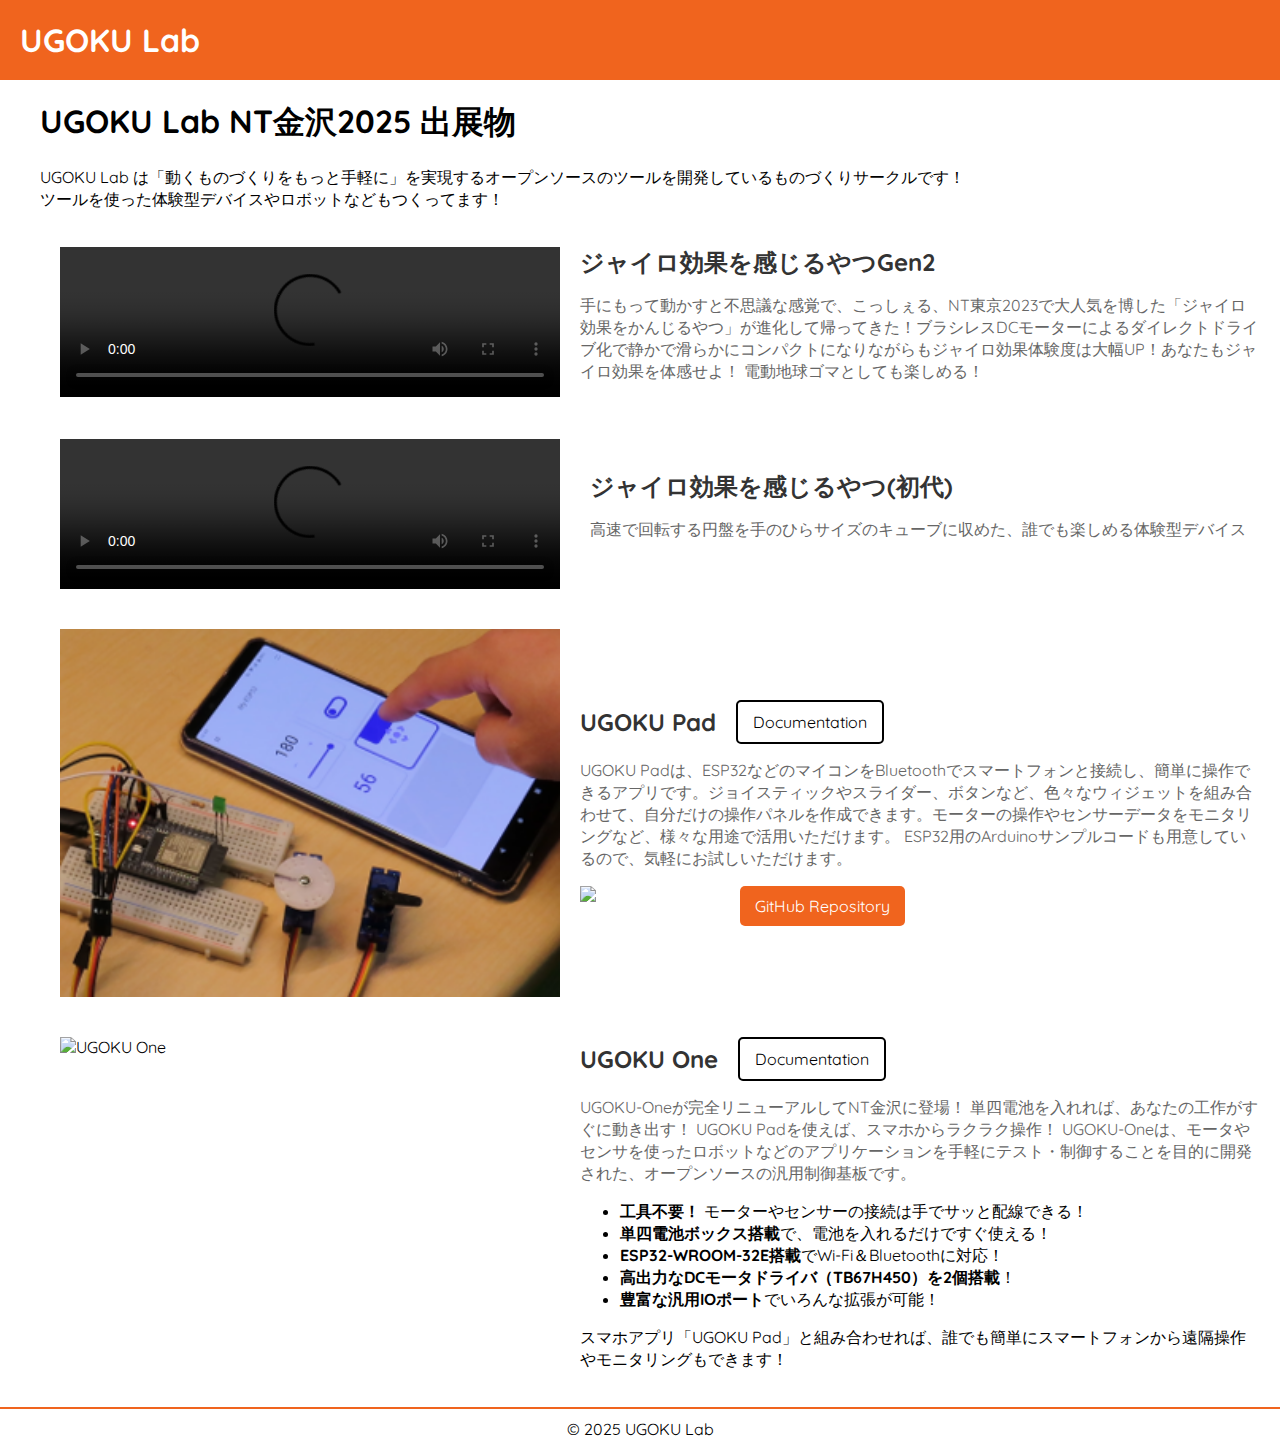
==== NTkanazawa2025.html @ 2cba7e12 "update ugoku one" ====
<!DOCTYPE html>
<html lang="ja">
<head>
    <meta charset="UTF-8">
    <meta name="viewport" content="width=device-width, initial-scale=1.0">
    <title>UGOKU Lab</title>
    <link href="styles/main.css" rel="stylesheet" type="text/css">
    <link href="https://fonts.googleapis.com/css2?family=Quicksand:wght@400;700&display=swap" rel="stylesheet">
    <script src="https://kit.fontawesome.com/cbd15fcef1.js" crossorigin="anonymous"></script>
    <style>

    </style>
</head>
<body>

    <header class="header">
        <a href="index.html" style="text-decoration: none; color: white;">
            <h1>UGOKU Lab</h1>
        </a>
        <div class="social-icons">
            <a href="https://twitter.com/UGOKU_Lab" target="_blank" title="Twitter"><i class="fa-brands fa-x-twitter"></i>
            <a href="https://github.com/UGOKU-Lab" target="_blank" title="GitHub"><i class="fab fa-github"></i></a>
        </div>
    </header>

    <div class="content-container">

        <h1>UGOKU Lab NT金沢2025 出展物</h1>

        <div class="intro">
            <p>UGOKU Lab は「動くものづくりをもっと手軽に」を実現するオープンソースのツールを開発しているものづくりサークルです！ <br>
            ツールを使った体験型デバイスやロボットなどもつくってます！</p>
        </div>

        <div class="project">
            <!-- <img src="images/UGOKU-One.JPG" alt="UGOKU Ono"> -->  
            <video controls src="https://tomohiroaoki.com/wp-content/uploads/2025/04/GYRO2_tochu.mp4"></video>
            
            <div class="project-content">
                <div class="project-title">
                    <h2>ジャイロ効果を感じるやつGen2</h2>
                    <!-- 新しい行にDocumentationボタンを追加 -->
                    <!-- <a href="ugokuone.html" target="_blank" class="doc-button">Documentation</a> -->
                </div>
                <p>手にもって動かすと不思議な感覚で、こっしぇる、NT東京2023で大人気を博した「ジャイロ効果をかんじるやつ」が進化して帰ってきた！ブラシレスDCモーターによるダイレクトドライブ化で静かで滑らかにコンパクトになりながらもジャイロ効果体験度は大幅UP！あなたもジャイロ効果を体感せよ！
                    電動地球ゴマとしても楽しめる！</p>
                <!-- リポジトリへのリンクボタン -->
            </div>
        </div>

        <div class="project">
            <!-- <img src="images/UGOKU-One.JPG" alt="UGOKU Ono"> -->  
            <video controls src="https://tomohiroaoki.com/wp-content/uploads/2023/05/gyro_small.mp4"></video>
            
            <div class="project-content">
                <div class="project-title">
                    <h2>ジャイロ効果を感じるやつ(初代)</h2>
                    <!-- 新しい行にDocumentationボタンを追加 -->
                    <!-- <a href="ugokuone.html" target="_blank" class="doc-button">Documentation</a> -->
                </div>
                <p>高速で回転する円盤を手のひらサイズのキューブに収めた、誰でも楽しめる体験型デバイス</p>
                <!-- リポジトリへのリンクボタン -->
            </div>
        </div>

        <div class="project">
            <img src="images/FlexConsole.png" alt="FlexConsole">
            <!-- <video controls src="https://tomohiroaoki.com/wp-content/uploads/2024/09/PCPV0.mpeg4_.aac-2.mp4"></video> -->
            <div class="project-content">
                <div class="project-title">
                    <h2>UGOKU Pad</h2>
                    <!-- 新しい行にDocumentationボタンを追加 -->
                    <a href="ugokupad.html" target="_blank" class="doc-button">Documentation</a>
                </div>
                <p>UGOKU Padは、ESP32などのマイコンをBluetoothでスマートフォンと接続し、簡単に操作できるアプリです。ジョイスティックやスライダー、ボタンなど、色々なウィジェットを組み合わせて、自分だけの操作パネルを作成できます。モーターの操作やセンサーデータをモニタリングなど、様々な用途で活用いただけます。 ESP32用のArduinoサンプルコードも用意しているので、気軽にお試しいただけます。</p>
                <!-- GitHubリポジトリへのリンクボタン -->
                <div class="buttons-container">
                    <a href="https://play.google.com/store/apps/details?id=com.ugoku_lab.ugoku_console&hl=ja" target="_blank" class="play-badge">
                        <img src="https://play.google.com/intl/en_us/badges/static/images/badges/en_badge_web_generic.png" 
                                alt="Get it on Google Play">
                    </a>
                    <a href="https://github.com/UGOKU-Lab/UGOKU-Pad" target="_blank">GitHub Repository</a>
                </div>
            </div>
        </div>

        <!--
        <div class="project">
            <img src="images/UGOKU-One.JPG" alt="UGOKU One">
            <div class="project-content">
                <div class="project-title">
                    <h2>UGOKU One</h2>
                    <a href="ugokuone.html" target="_blank" class="doc-button">Documentation</a>
                </div>
                <p>UGOKU One 
                <br><br>
                
                <a href="https://github.com/UGOKU-Lab/UGOKU-One" target="_blank">Hardware Repository</a>
                <a href="https://github.com/UGOKU-Lab/UGOKU-One_ESP32_BluetoothSerialBridge" target="_blank">ESP32 Arduino Repository</a>
            </div>
        </div>
        -->

        <div class="project">
            <img src="images/UGOKU-One.JPG" alt="UGOKU One">
            <div class="project-content">
                <div class="project-title">
                    <h2>UGOKU One</h2>
                    <!-- 新しい行にDocumentationボタンを追加 -->
                    <a href="ugokuone.html" target="_blank" class="doc-button">Documentation</a>
                </div>
                <p>UGOKU-Oneが完全リニューアルしてNT金沢に登場！
                    単四電池を入れれば、あなたの工作がすぐに動き出す！
                    UGOKU Padを使えば、スマホからラクラク操作！
                    UGOKU-Oneは、モータやセンサを使ったロボットなどのアプリケーションを手軽にテスト・制御することを目的に開発された、オープンソースの汎用制御基板です。
                    <ul>
                        <li><strong>工具不要！</strong> モーターやセンサーの接続は手でサッと配線できる！</li>
                        <li><strong>単四電池ボックス搭載</strong>で、電池を入れるだけですぐ使える！</li>
                        <li><strong>ESP32-WROOM-32E搭載</strong>でWi-Fi＆Bluetoothに対応！</li>
                        <li><strong>高出力なDCモータドライバ（TB67H450）を2個搭載</strong>！</li>
                        <li><strong>豊富な汎用IOポート</strong>でいろんな拡張が可能！</li>
                      </ul>
                    スマホアプリ「UGOKU Pad」と組み合わせれば、誰でも簡単にスマートフォンから遠隔操作やモニタリングもできます！
                    
                    </p>
                <!-- リポジトリへのリンクボタン -->
            </div>
        </div>

    </div>

    <footer>
        <p>&copy; 2025 UGOKU Lab</p>
    </footer>

</body>
</html>
---- styles/main.css ----
body {
    margin: 0;
    font-family: 'Quicksand', sans-serif;
    background-color: #ffffff;
    /* max-width: 1200px; /* 幅を制限 */
    margin: 0 auto; /* 水平方向に中央揃え */
}

.content-container {
    max-width: 1200px;
    margin: 0 auto;
}

.header {
    background-color: #f0641e;
    padding: 20px;
    color: white;
    display: flex;
    justify-content: space-between;
    align-items: center;
    width: 100%;
    box-sizing: border-box; /* パディングを幅計算に含める */
}

footer {
    background-color: #ffffff;
    color: #000000;
    text-align: center;
    padding: 10px 0;
    border-top: 2px solid #f0641e;
    width: 100%; /* フッターも全幅に広げる */
}

.header {
    background-color: #f0641e;
    padding: 20px;
    color: white;
    display: flex;
    justify-content: space-between;
    align-items: center;
    width: 100%;
}

.header h1 {
    display: inline;
    padding: 0;
    margin: 0;
}

.header a {
    text-decoration: none; /* 下線を消す */
    color: white; /* テキストの色を白に設定 */
    display: inline; /* aタグをインライン要素に設定 */
    /*padding: 20px; /* 既存のヘッダーのパディングに合わせる */
}

/* ソーシャルアイコンのスタイル */
.header .social-icons {
    display: flex;
    align-items: center;
}

.header .social-icons a {
    color: white;
    padding: 0 10px;
    font-size: 24px; /* アイコンのサイズを調整 */
}

.header .social-icons a:hover {
    color: #000000;
}
.project {
    padding: 20px;
    display: table; /* Use display:table for structure */
    width: 100%;
}
.project img {
    display: table-cell;
    vertical-align: middle;
    width: 500px; /* Fixed width, adjust as needed */
    height: auto;
}

.full-width {
    max-width: calc(100% - 40px); /* 親要素の幅から左右の余白分を引く */
    height: auto; /* アスペクト比を保持 */
    display: block; /* 不要な余白を防ぐ */
    padding: 0 20px; /* 左右に20pxの余白を設定 */
}

.project-content h2 {
    color: #333333;
    margin: 0 0 0px 0;
}

.project-content p {
    color: #666666;
}
.project-content a {
    display: inline-block;
    padding: 10px 15px;
    margin-right: 10px;
    background-color: #f0641e;
    color: white;
    text-decoration: none;
    border-radius: 5px;
    transition: background-color 0.3s;
}

.project-content a:hover {
    background-color: #e2561a;
}

.project-content .project-title {
    display: flex; /* フレックスボックスを使ってアイテムを横に並べる */
    align-items: center; /* アイテムを中央揃え */
    flex-wrap: wrap; /* 必要に応じてアイテムを折り返す */
}

.project-content .doc-button {
    display: inline-block;
    padding: 10px 15px;
    margin-left: 20px; /* 左に余白を追加 */
    background-color: white;
    color: black;
    text-decoration: none;
    border: 2px solid black;
    border-radius: 5px;
    box-sizing: border-box;
    transition: background-color 0.3s, color 0.3s;
}

.project-content .doc-button:hover {
    background-color: black;
    color: white;
}

.license-section h3 {
    /* 既存のh3スタイルに加えて */
    margin-bottom: 10px; /* h3タグの下の余白を設定 */
}

.license-content a {
    background-color: transparent; /* 背景色を透明に設定 */
    padding: 0; /* パディングをリセット */
    margin: 0; /* マージンをリセット */
    display: inline-block; /* 必要に応じて display を調整 */
}

.license-content {
    display: flex; /* Flexboxを有効にして項目を横並びにする */
    align-items: center; /* 画像とテキストを中央揃えにする */
}

.license-content .license-image {
    margin-right: 10px; /* 画像とテキストの間に余白を追加 */
}

.license-content p {
    margin: 0; /* パラグラフの余白をリセット */
}

.license-badge {
    border-width: 0; /* 枠線を消す */
    width: 100%; /* コンテナに合わせて幅を調整 */
    height: auto; /* 高さを自動で調整し、アスペクト比を維持 */
    max-width: 88px; /* 画像の最大幅を指定 */
}

/* 既存のスタイルをオーバーライドするために、より具体的なセレクタを使用します */
.license-content .license-image,
.license-content .link {
    background-color: transparent; /* 背景色を透明に設定 */
    padding: 0; /* パディングをリセット */
    margin: 0; /* マージンをリセット */
    color: inherit; /* 親要素から色を継承 */
    border: none; /* 枠線を削除 */
}

/* ホバー時のスタイル */
.license-content .license-image:hover,
.license-content .link:hover {
    background-color: transparent; /* 背景色を透明に保つ */
    color: inherit; /* 親要素から色を継承 */
}

/* 一般的なリンクのスタイル */
a.link {
    color: #0000EE; /* 一般的なリンクの色 */
    text-decoration: underline; /* 下線を付ける */
}

a.link:hover {
    color: #FF4500; /* ホバー時の色（任意の色に設定） */
    text-decoration: none; /* ホバー時に下線を消す（必要に応じて） */
}

.components-table {
    width: 100%; /* 表の幅を100%に設定 */
    border-collapse: collapse; /* セルのボーダーを重ねる */
    margin-top: 20px; /* 表の上の余白 */
}

.components-table th,
.components-table td {
    border: 1px solid #cccccc; /* セルのボーダー */
    padding: 8px; /* セル内のパディング */
    text-align: left; /* テキストを左揃え */
}

.components-table th {
    background-color: #f2f2f2; /* ヘッダーセルの背景色 */
    font-weight: bold; /* ヘッダーテキストを太字に */
}

.video {
    display: flex; /* Flexboxを使用して中央寄せを行います */
    justify-content: center; /* 水平方向の中央寄せ */
    align-items: center; /* 垂直方向の中央寄せ（必要な場合） */
    margin: auto; /* 左右のマージンを自動に設定して中央寄せ */
}

.video video {
    max-width: 80%; /* ビデオの最大幅を親要素の幅に合わせます */
    height: auto; /* 高さを自動調整してアスペクト比を維持 */
}

.project video {
    display: table-cell;
    vertical-align: middle;
    width: 500px;   /* 画像と同じ幅 */
    height: auto;
}

.container {
    display: flex; /* Flexboxを有効にする */
    align-items: flex-start; /* 要素を上端で揃える */
    justify-content: space-between; /* 要素間に均等なスペースを設定 */
}

.table-container {
    flex: 2; /* 表が他の要素よりも幅を取るようにする */
    margin-right: 20px; /* 表と画像の間にスペースを設定 */
}

.images-container {
    flex: 3; /* 画像が表よりも広いスペースを取るようにする */
    display: flex; /* Flexboxを有効にして画像を横に並べる */
    justify-content: space-between; /* 画像間に均等なスペースを設定 */
}

.images-container img {
    max-width: calc(50% - 10px); /* 画像がコンテナの半分の幅になるように計算し、間のスペースを考慮する */
    height: auto; /* 画像の高さを自動調整し、アスペクト比を保持する */
    margin: 0 10px; /* 画像の周囲にマージンを設定 */
}


.button:hover {
    background-color: #e2561a; /* ホバー時の背景色を少し暗くする */
}

.project-content {
    display: table-cell;
    vertical-align: middle; 
    padding-left: 20px;
    gap: 10px; /* 各要素間のスペースを設定 */
    align-items: center; /* 垂直方向の中央揃え */
    /*  display: flex; /* Flexboxを有効にして横並びにする */
}

.project-content .buttons-container {
    display: flex; /* ボタンとバッジを横並びにする */
    gap: 10px; /* ボタンとバッジ間のスペース */
    align-items: center; /* 縦方向で中央揃え */
}

.project-content a.play-badge {
    background-color: transparent !important; /* 背景色を完全に透明にする */
    padding: 0; /* パディングをリセット */
    margin: 0; /* マージンをリセット */
    border: none; /* 枠線を削除 */
    display: inline-block; /* 他のボタンと同様のスタイル */
}

.project-content a.play-badge img {
    max-width: 150px; /* バッジの幅を適切に調整 */
    height: auto; /* アスペクト比を維持 */
    display: block; /* 画像のみが表示されるように設定 */
}

table {
    width: 100%;
    border-collapse: collapse;
    margin-top: 20px;
    font-size: 16px; /* フォントサイズを調整 */
    background-color: #f9f9f9; /* 背景色を設定 */
}
th, td {
    border: 1px solid #ddd; /* 枠線を薄く設定 */
    padding: 12px; /* セル内のパディングを増やす */
    text-align: left; /* テキストを左揃えに */
}
th {
    background-color: #f2f2f2; /* ヘッダーセルの背景色を明るく */
    font-weight: bold; /* 太字にする */
    color: #333; /* テキストの色を調整 */
}
tr:nth-child(even) {
    background-color: #ffffff; /* 偶数行の背景色 */
}
tr:nth-child(odd) {
    background-color: #f9f9f9; /* 奇数行の背景色 */
}
tr:hover {
    background-color: #f1f1f1; /* ホバー時の行の背景色 */
}

footer {
    background-color: #ffffff;
    color: #000000;
    text-align: center;
    padding: 10px 0;
    border-top: 2px solid #f0641e;
}
footer p {
    margin: 0;
}

/* モバイル用 */
@media (max-width: 768px) {
    .project {
        flex-direction: column;
    }
    
    .project img {
        width: 100%;
        max-width: 400px;
        margin: 0 auto 20px;
        display: block;
    }
    
    .project-content {
        padding-left: 0;
    }
    
    .project-content .project-title {
        flex-direction: column;
        align-items: flex-start;
    }
    
    .project-content .doc-button {
        margin-left: 0;
        margin-top: 10px;
    }
    
    .container {
        flex-direction: column;
    }
    
    .images-container {
        flex-direction: column;
    }
    
    .images-container img {
        max-width: 100%;
        margin: 10px 0;
    }
}
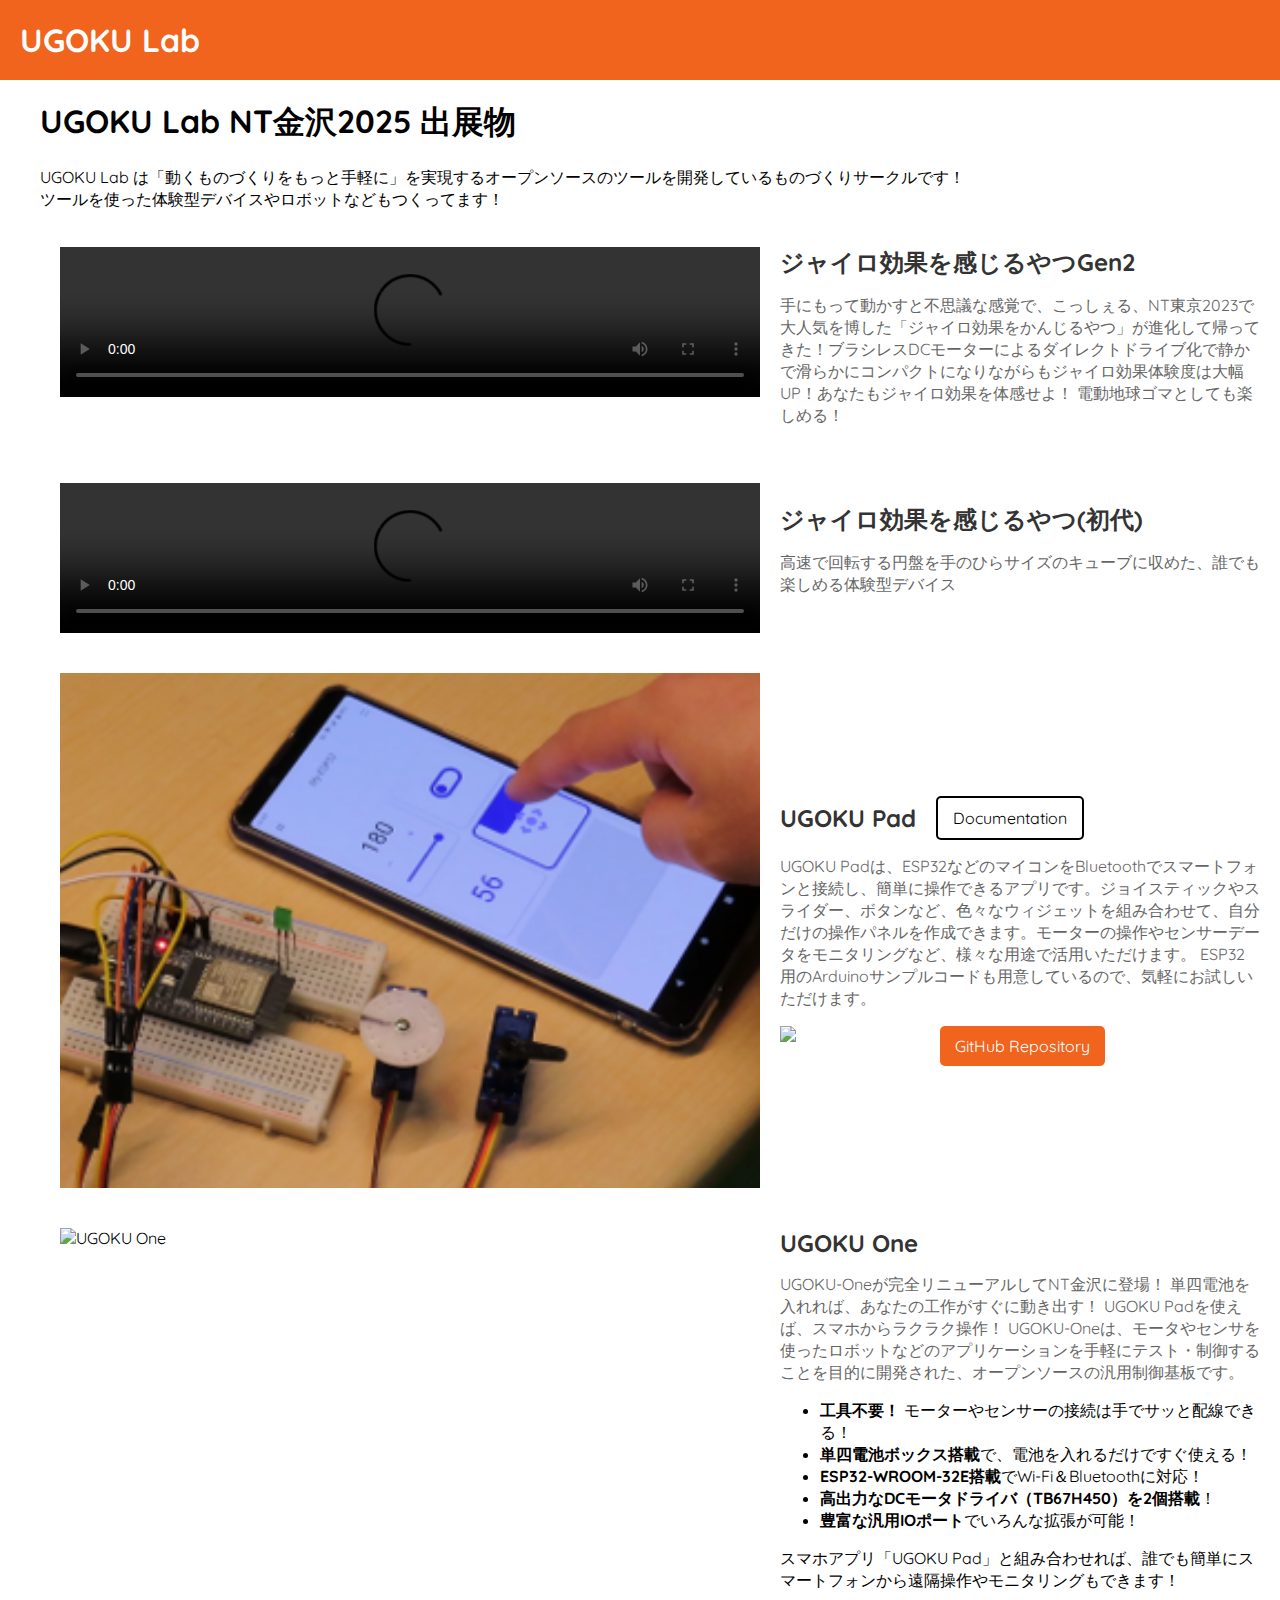
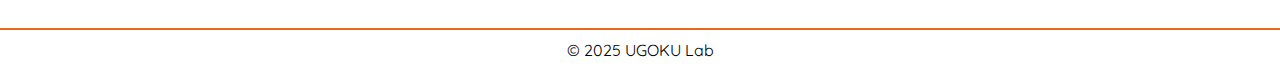
==== commit d5d186c6: "modify ugoku one" ====
--- a/NTkanazawa2025.html
+++ b/NTkanazawa2025.html
@@ -107,7 +107,7 @@
                 <div class="project-title">
                     <h2>UGOKU One</h2>
                     <!-- 新しい行にDocumentationボタンを追加 -->
-                    <a href="ugokuone.html" target="_blank" class="doc-button">Documentation</a>
+                    <!-- <a href="ugokuone.html" target="_blank" class="doc-button">Documentation</a> -->
                 </div>
                 <p>UGOKU-Oneが完全リニューアルしてNT金沢に登場！
                     単四電池を入れれば、あなたの工作がすぐに動き出す！
--- a/styles/main.css
+++ b/styles/main.css
@@ -77,7 +77,7 @@
 .project img {
     display: table-cell;
     vertical-align: middle;
-    width: 500px; /* Fixed width, adjust as needed */
+    width: 700px; /* Fixed width, adjust as needed */
     height: auto;
 }
 
@@ -228,7 +228,7 @@
 .project video {
     display: table-cell;
     vertical-align: middle;
-    width: 500px;   /* 画像と同じ幅 */
+    width: 700px;   /* 画像と同じ幅 */
     height: auto;
 }
 
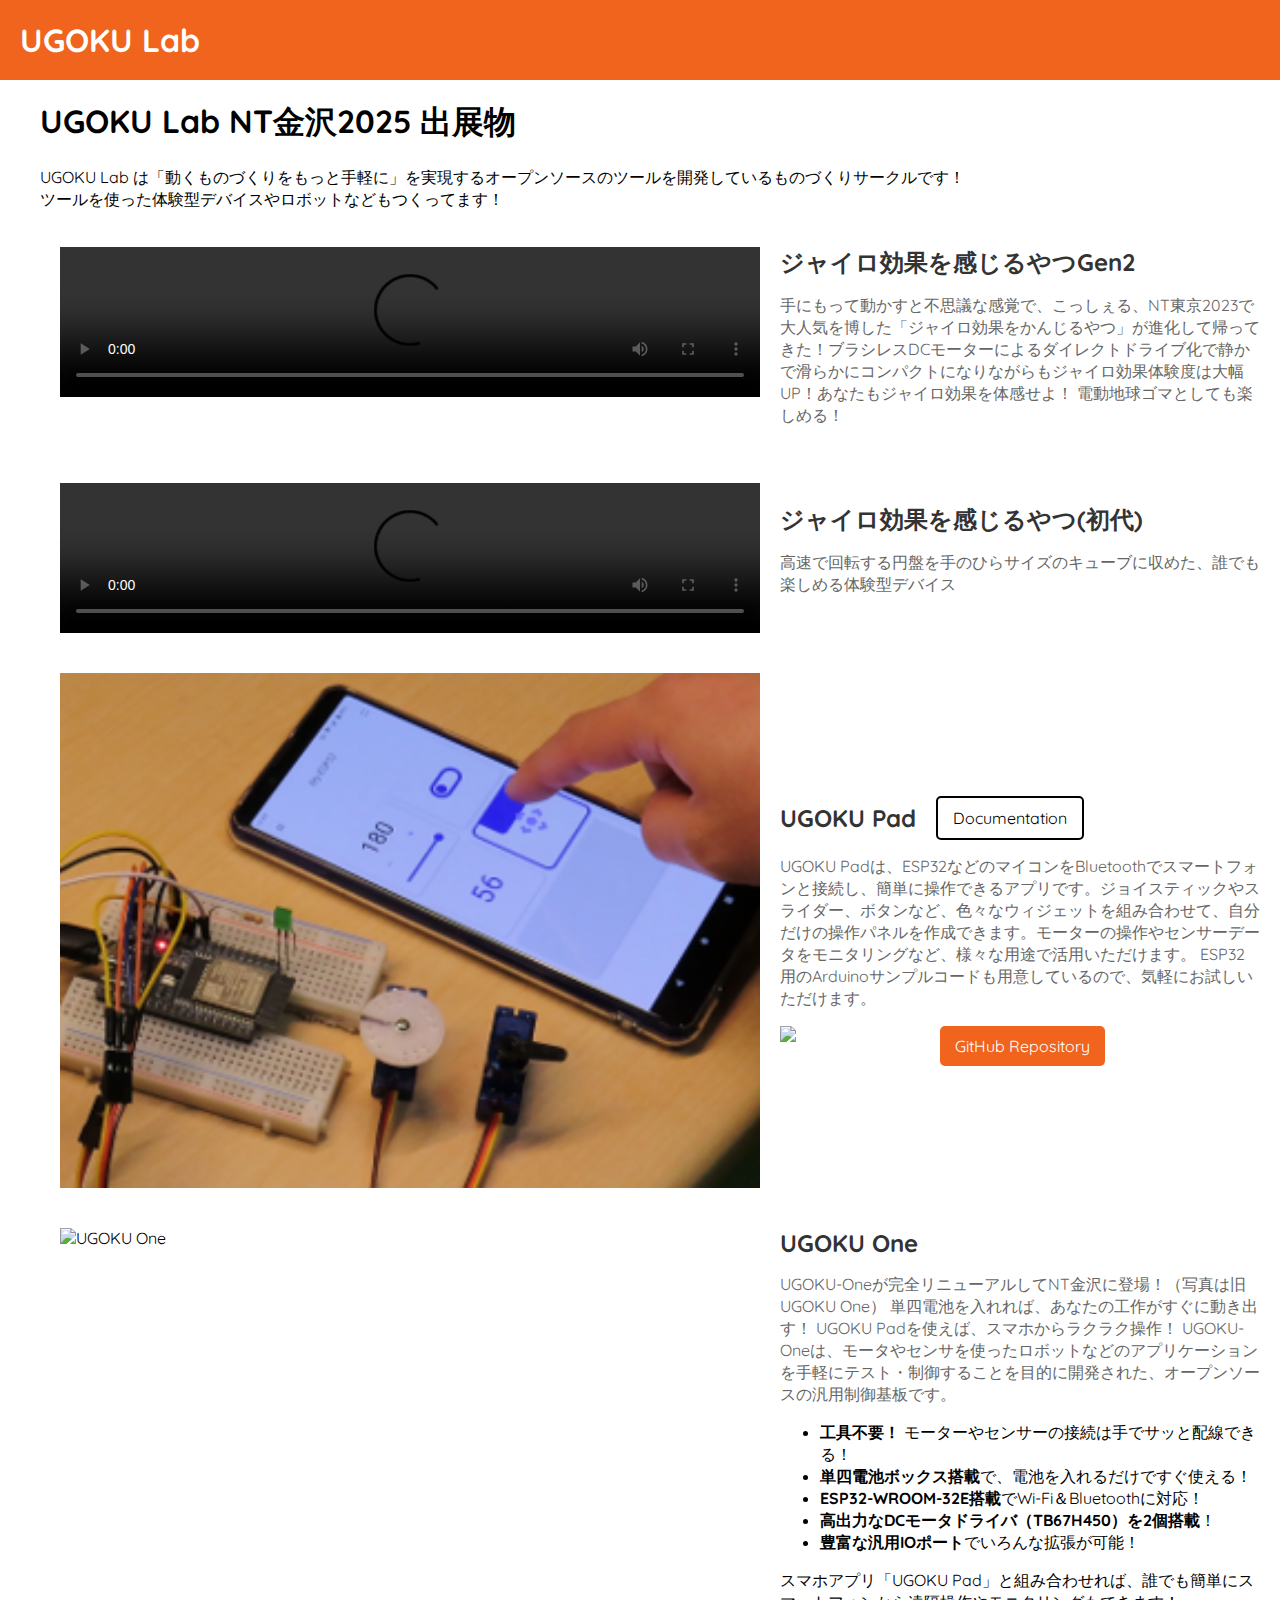
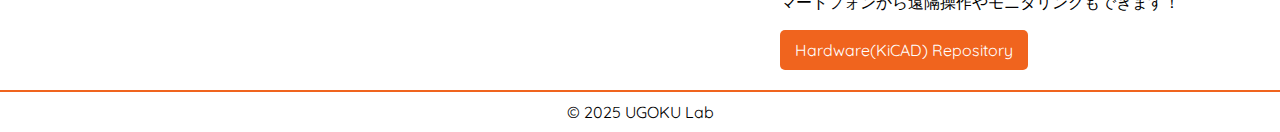
==== commit b41bcb7b: "add ugoku one github link" ====
--- a/NTkanazawa2025.html
+++ b/NTkanazawa2025.html
@@ -109,7 +109,7 @@
                     <!-- 新しい行にDocumentationボタンを追加 -->
                     <!-- <a href="ugokuone.html" target="_blank" class="doc-button">Documentation</a> -->
                 </div>
-                <p>UGOKU-Oneが完全リニューアルしてNT金沢に登場！
+                <p>UGOKU-Oneが完全リニューアルしてNT金沢に登場！（写真は旧UGOKU One）
                     単四電池を入れれば、あなたの工作がすぐに動き出す！
                     UGOKU Padを使えば、スマホからラクラク操作！
                     UGOKU-Oneは、モータやセンサを使ったロボットなどのアプリケーションを手軽にテスト・制御することを目的に開発された、オープンソースの汎用制御基板です。
@@ -124,6 +124,7 @@
                     
                     </p>
                 <!-- リポジトリへのリンクボタン -->
+                <a href="https://github.com/UGOKU-Lab/UGOKU-One" target="_blank">Hardware(KiCAD) Repository</a>
             </div>
         </div>
 
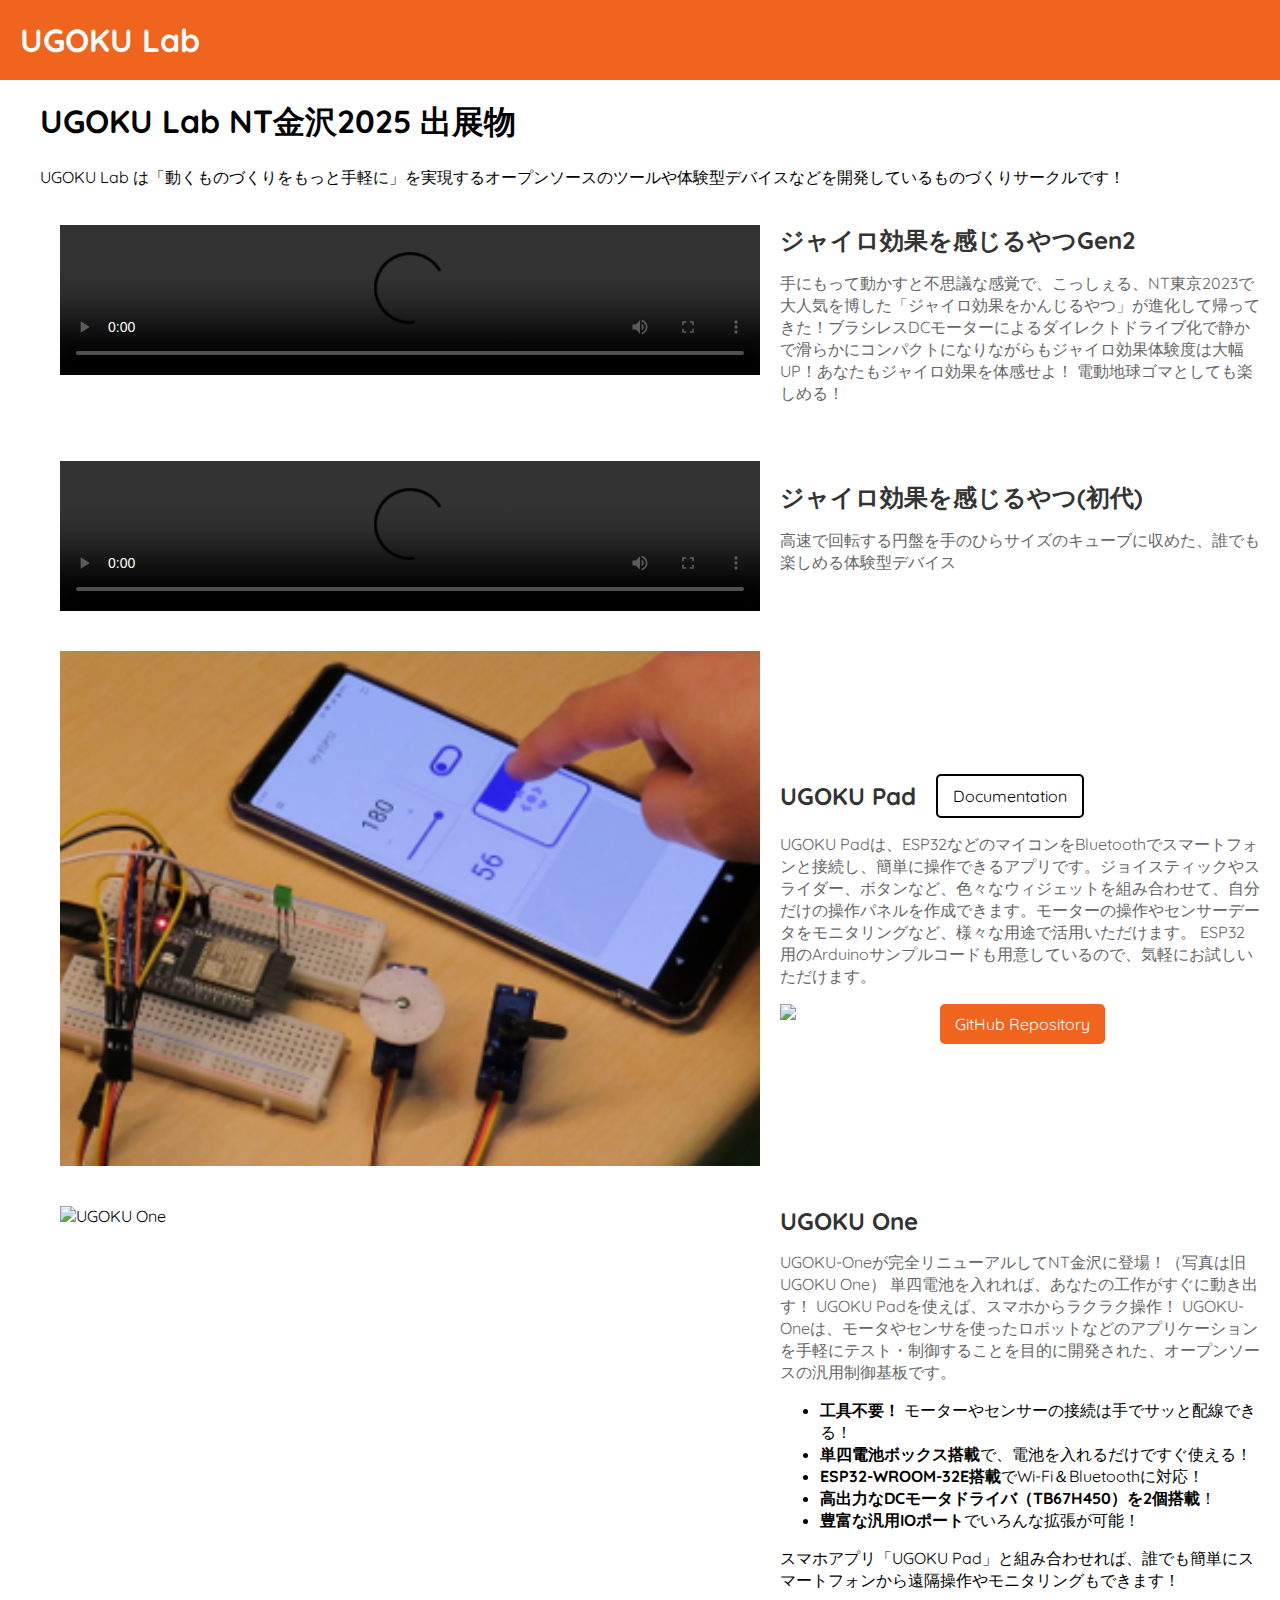
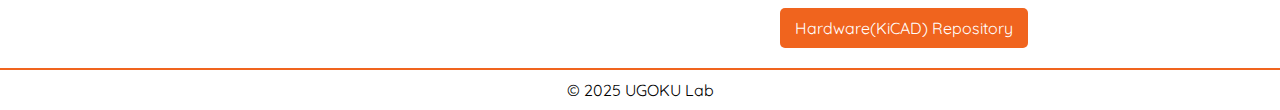
==== commit b00ee37d: "update kanazawa ugoku lab description" ====
--- a/NTkanazawa2025.html
+++ b/NTkanazawa2025.html
@@ -28,8 +28,7 @@
         <h1>UGOKU Lab NT金沢2025 出展物</h1>
 
         <div class="intro">
-            <p>UGOKU Lab は「動くものづくりをもっと手軽に」を実現するオープンソースのツールを開発しているものづくりサークルです！ <br>
-            ツールを使った体験型デバイスやロボットなどもつくってます！</p>
+            <p>UGOKU Lab は「動くものづくりをもっと手軽に」を実現するオープンソースのツールや体験型デバイスなどを開発しているものづくりサークルです！</p>
         </div>
 
         <div class="project">
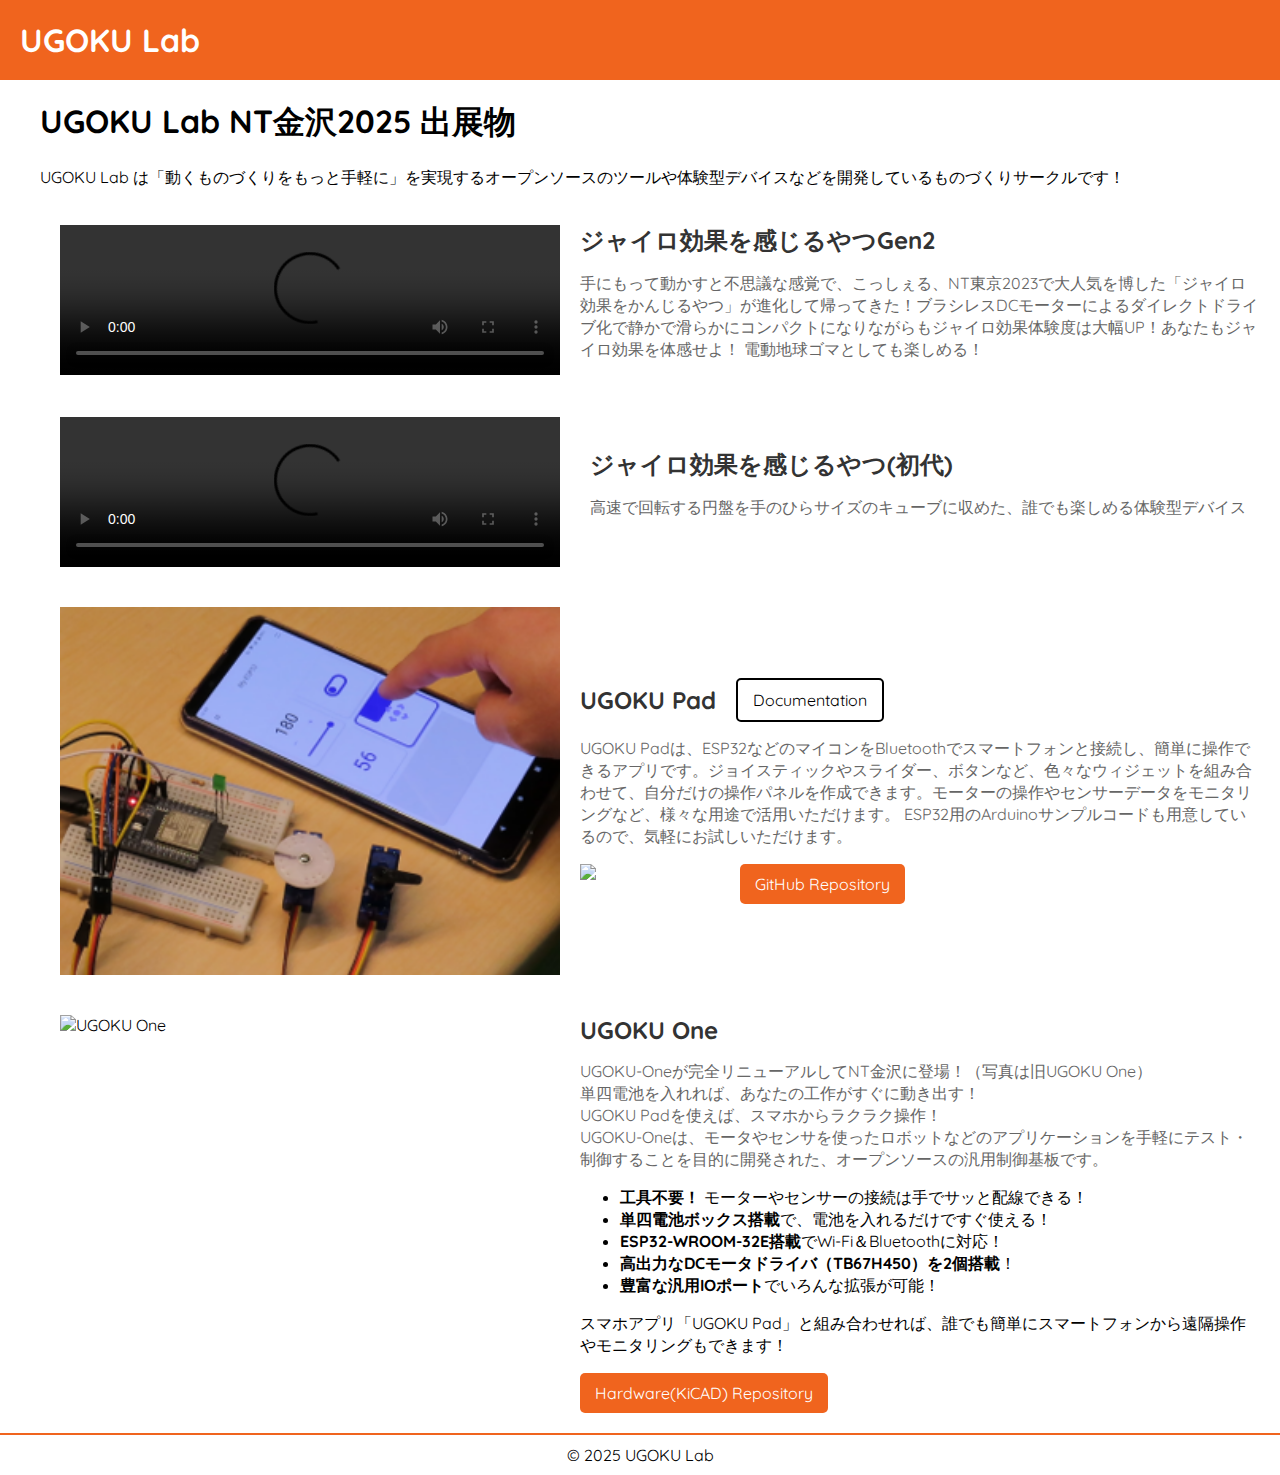
==== commit d5b29ce5: "modify css, kanazawa" ====
--- a/NTkanazawa2025.html
+++ b/NTkanazawa2025.html
@@ -108,9 +108,9 @@
                     <!-- 新しい行にDocumentationボタンを追加 -->
                     <!-- <a href="ugokuone.html" target="_blank" class="doc-button">Documentation</a> -->
                 </div>
-                <p>UGOKU-Oneが完全リニューアルしてNT金沢に登場！（写真は旧UGOKU One）
-                    単四電池を入れれば、あなたの工作がすぐに動き出す！
-                    UGOKU Padを使えば、スマホからラクラク操作！
+                <p>UGOKU-Oneが完全リニューアルしてNT金沢に登場！（写真は旧UGOKU One）<br>
+                    単四電池を入れれば、あなたの工作がすぐに動き出す！<br>
+                    UGOKU Padを使えば、スマホからラクラク操作！<br>
                     UGOKU-Oneは、モータやセンサを使ったロボットなどのアプリケーションを手軽にテスト・制御することを目的に開発された、オープンソースの汎用制御基板です。
                     <ul>
                         <li><strong>工具不要！</strong> モーターやセンサーの接続は手でサッと配線できる！</li>
--- a/styles/main.css
+++ b/styles/main.css
@@ -77,7 +77,7 @@
 .project img {
     display: table-cell;
     vertical-align: middle;
-    width: 700px; /* Fixed width, adjust as needed */
+    width: 500px; /* Fixed width, adjust as needed */
     height: auto;
 }
 
@@ -228,7 +228,7 @@
 .project video {
     display: table-cell;
     vertical-align: middle;
-    width: 700px;   /* 画像と同じ幅 */
+    width: 500px;   /* 画像と同じ幅 */
     height: auto;
 }
 
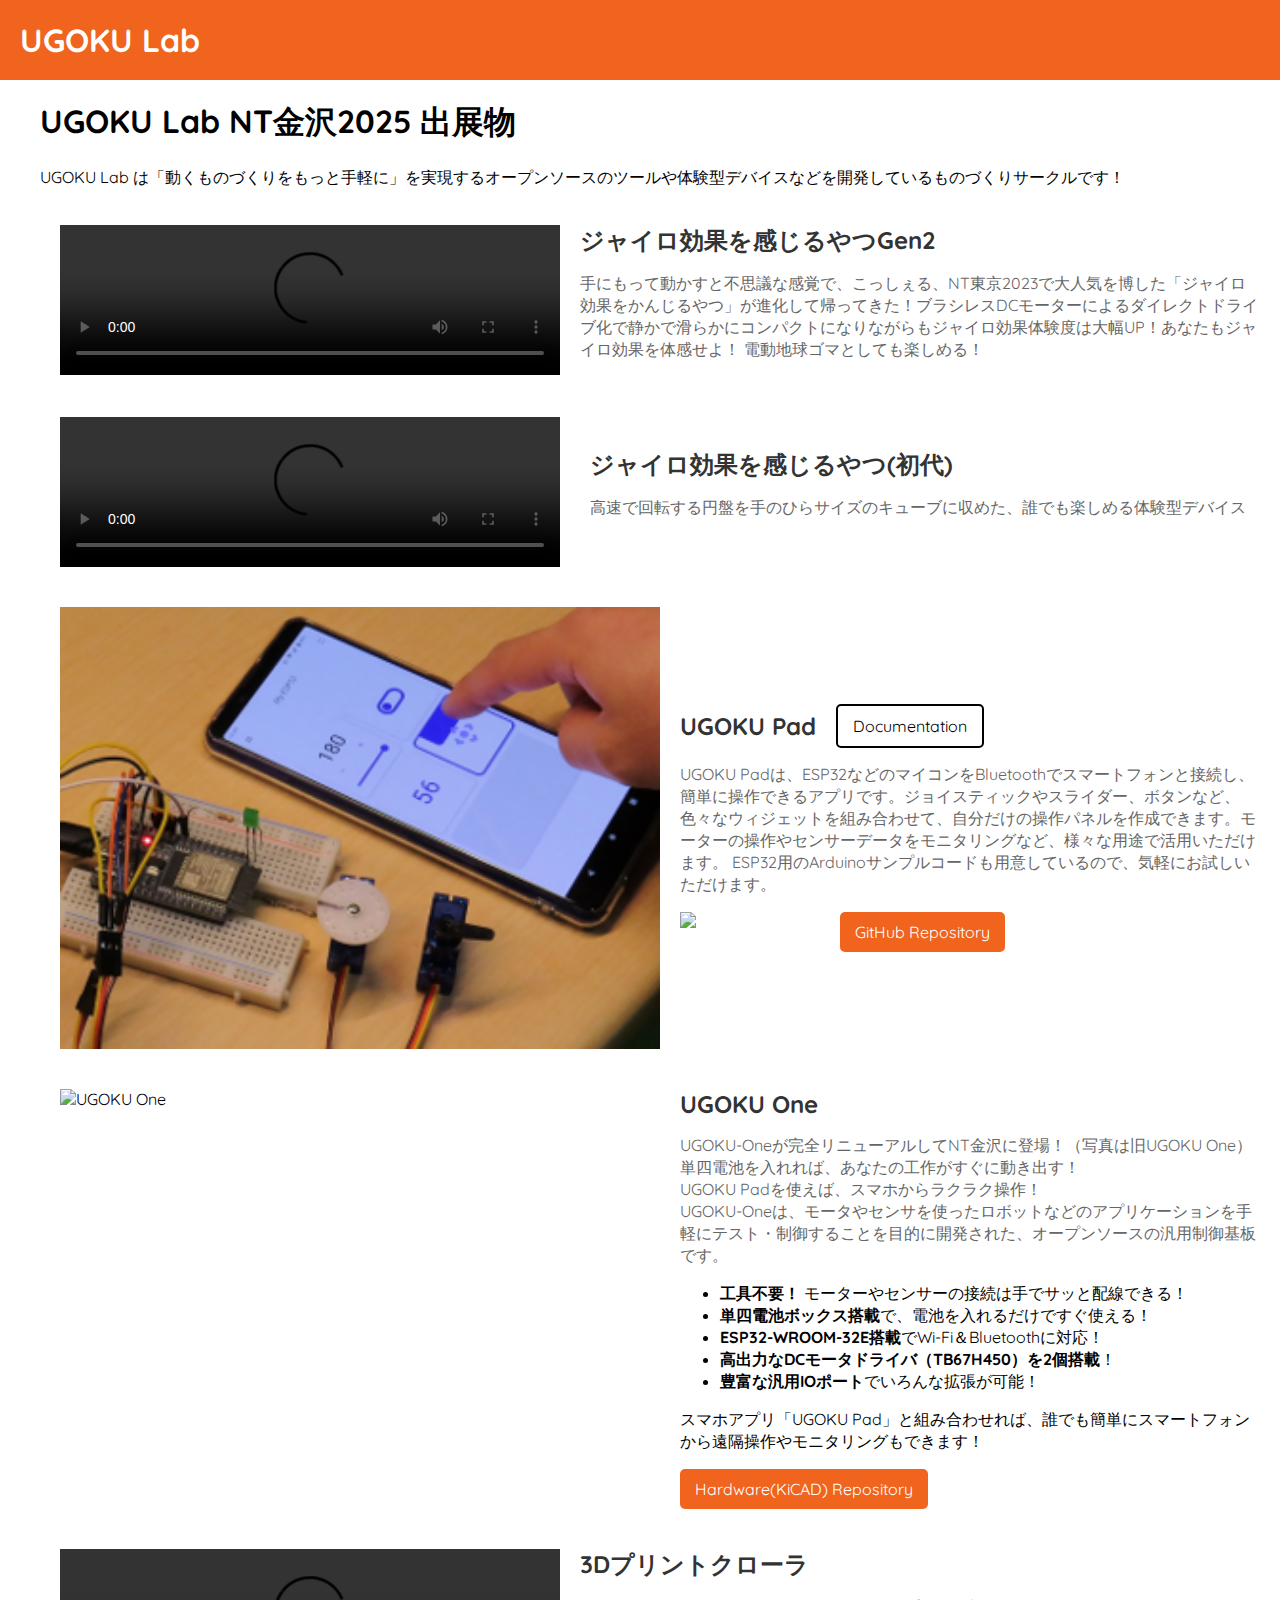
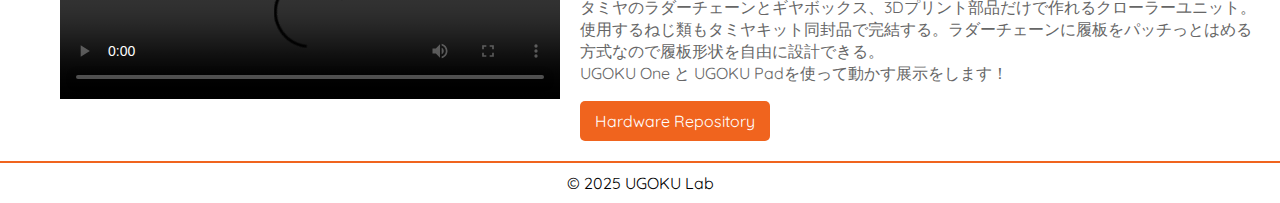
==== commit 84cebc79: "add 3d print crawler kanazawa" ====
--- a/NTkanazawa2025.html
+++ b/NTkanazawa2025.html
@@ -127,6 +127,23 @@
             </div>
         </div>
 
+        <div class="project">
+            <!-- <img src="images/UGOKU-One.JPG" alt="UGOKU Ono"> -->  
+            <video controls src="https://tomohiroaoki.com/wp-content/uploads/2023/09/NT-Tokyo%E7%94%A8.mp4"></video>
+            
+            <div class="project-content">
+                <div class="project-title">
+                    <h2>3Dプリントクローラ</h2>
+                    <!-- 新しい行にDocumentationボタンを追加 -->
+                    <!-- <a href="ugokuone.html" target="_blank" class="doc-button">Documentation</a> -->
+                </div>
+                <p>タミヤのラダーチェーンとギヤボックス、3Dプリント部品だけで作れるクローラーユニット。使用するねじ類もタミヤキット同封品で完結する。ラダーチェーンに履板をパッチっとはめる方式なので履板形状を自由に設計できる。<br>
+                UGOKU One と UGOKU Padを使って動かす展示をします！</p>
+                <!-- リポジトリへのリンクボタン -->
+                <a href="https://github.com/UGOKU-Lab/3DPrintCrawler" target="_blank">Hardware Repository</a>
+            </div>
+        </div>
+
     </div>
 
     <footer>
--- a/styles/main.css
+++ b/styles/main.css
@@ -77,7 +77,7 @@
 .project img {
     display: table-cell;
     vertical-align: middle;
-    width: 500px; /* Fixed width, adjust as needed */
+    width: 600px; /* Fixed width, adjust as needed */
     height: auto;
 }
 
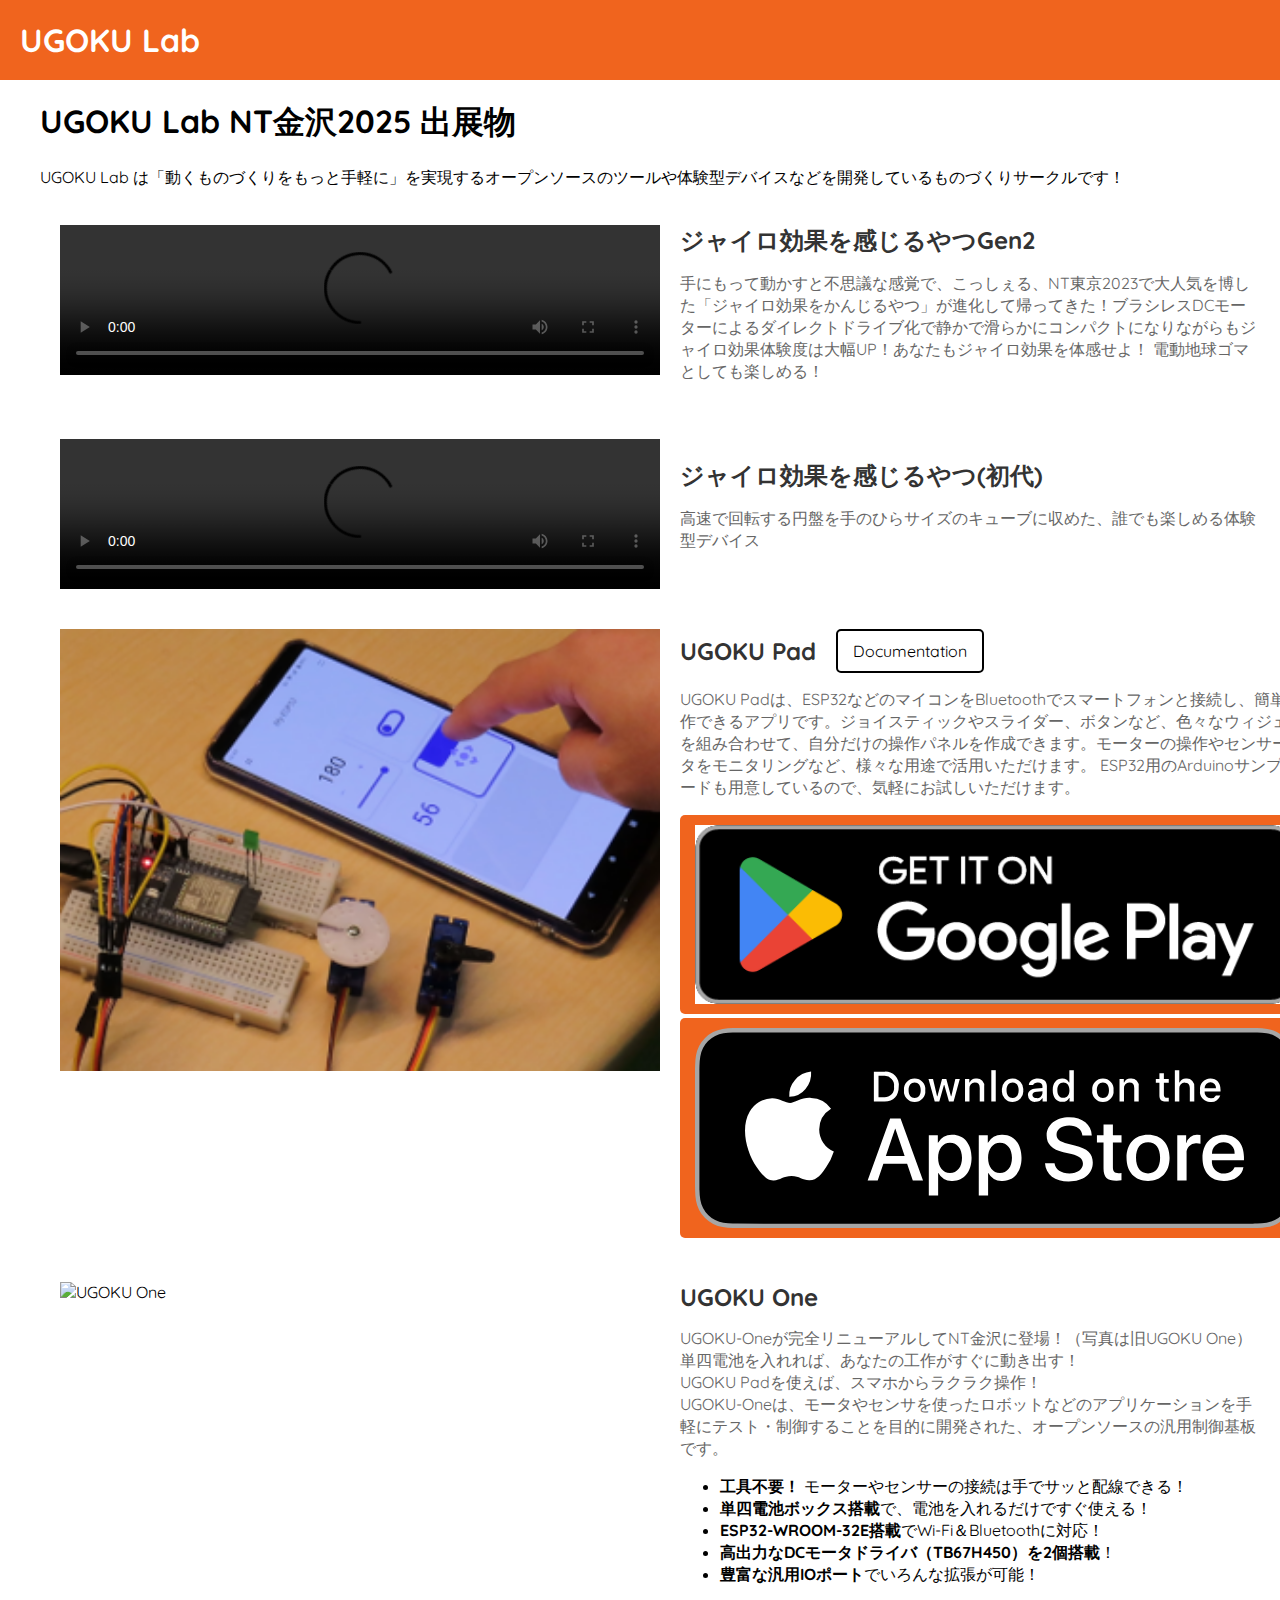
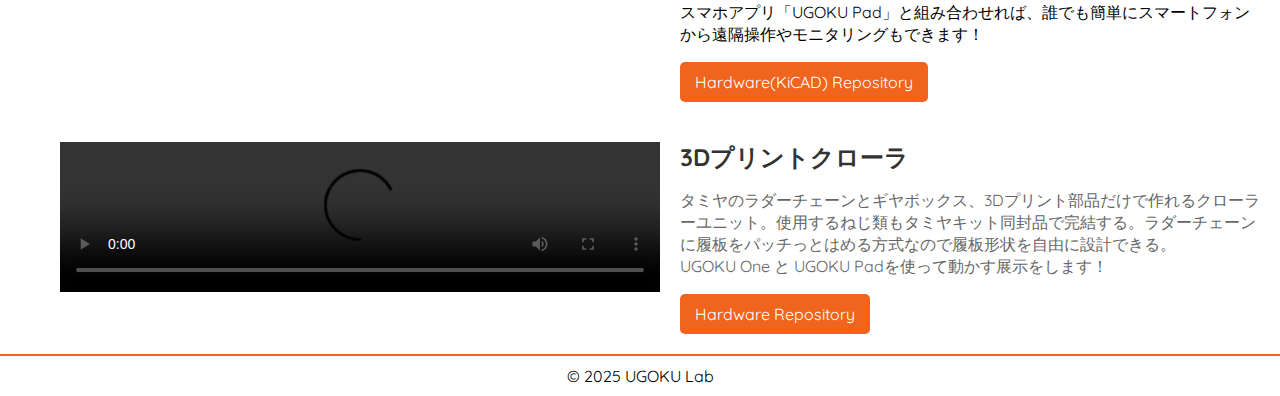
==== commit f4141ba8: "Refactor button-related CSS" ====
--- a/NTkanazawa2025.html
+++ b/NTkanazawa2025.html
@@ -73,12 +73,17 @@
                 </div>
                 <p>UGOKU Padは、ESP32などのマイコンをBluetoothでスマートフォンと接続し、簡単に操作できるアプリです。ジョイスティックやスライダー、ボタンなど、色々なウィジェットを組み合わせて、自分だけの操作パネルを作成できます。モーターの操作やセンサーデータをモニタリングなど、様々な用途で活用いただけます。 ESP32用のArduinoサンプルコードも用意しているので、気軽にお試しいただけます。</p>
                 <!-- GitHubリポジトリへのリンクボタン -->
-                <div class="buttons-container">
-                    <a href="https://play.google.com/store/apps/details?id=com.ugoku_lab.ugoku_console&hl=ja" target="_blank" class="play-badge">
-                        <img src="https://play.google.com/intl/en_us/badges/static/images/badges/en_badge_web_generic.png" 
-                                alt="Get it on Google Play">
+                <div class="buttons-row">
+                    <!-- Google Playボタン -->
+                    <a href="https://play.google.com/store/apps/details?id=com.ugoku_lab.ugoku_console&hl=ja" target="_blank">
+                        <img src="images/button/google-play-badge.png" alt="Get it on Google Play" class="store-badge">
                     </a>
-                    <a href="https://github.com/UGOKU-Lab/UGOKU-Pad" target="_blank">GitHub Repository</a>
+                    
+                    <!-- App Storeボタン -->
+                    <a href="https://apps.apple.com/jp/app/ugoku-pad/id6739496098" target="_blank">
+                        <img src="images/button/Download_on_the_App_Store_Badge_US-UK_RGB_blk_092917.svg" alt="Download on the App Store" class="store-badge">
+                    </a>
+
                 </div>
             </div>
         </div>
@@ -123,7 +128,9 @@
                     
                     </p>
                 <!-- リポジトリへのリンクボタン -->
-                <a href="https://github.com/UGOKU-Lab/UGOKU-One" target="_blank">Hardware(KiCAD) Repository</a>
+                <div class="buttons-row">
+                    <a href="https://github.com/UGOKU-Lab/UGOKU-One" target="_blank" class="orange-button">Hardware(KiCAD) Repository</a>
+                </div>
             </div>
         </div>
 
@@ -140,7 +147,9 @@
                 <p>タミヤのラダーチェーンとギヤボックス、3Dプリント部品だけで作れるクローラーユニット。使用するねじ類もタミヤキット同封品で完結する。ラダーチェーンに履板をパッチっとはめる方式なので履板形状を自由に設計できる。<br>
                 UGOKU One と UGOKU Padを使って動かす展示をします！</p>
                 <!-- リポジトリへのリンクボタン -->
-                <a href="https://github.com/UGOKU-Lab/3DPrintCrawler" target="_blank">Hardware Repository</a>
+                <div class="buttons-row">
+                    <a href="https://github.com/UGOKU-Lab/3DPrintCrawler" target="_blank" class="orange-button">Hardware Repository</a>
+                </div>
             </div>
         </div>
 
--- a/styles/main.css
+++ b/styles/main.css
@@ -228,7 +228,7 @@
 .project video {
     display: table-cell;
     vertical-align: middle;
-    width: 500px;   /* 画像と同じ幅 */
+    width: 600px;   /* 画像と同じ幅 */
     height: auto;
 }
 
